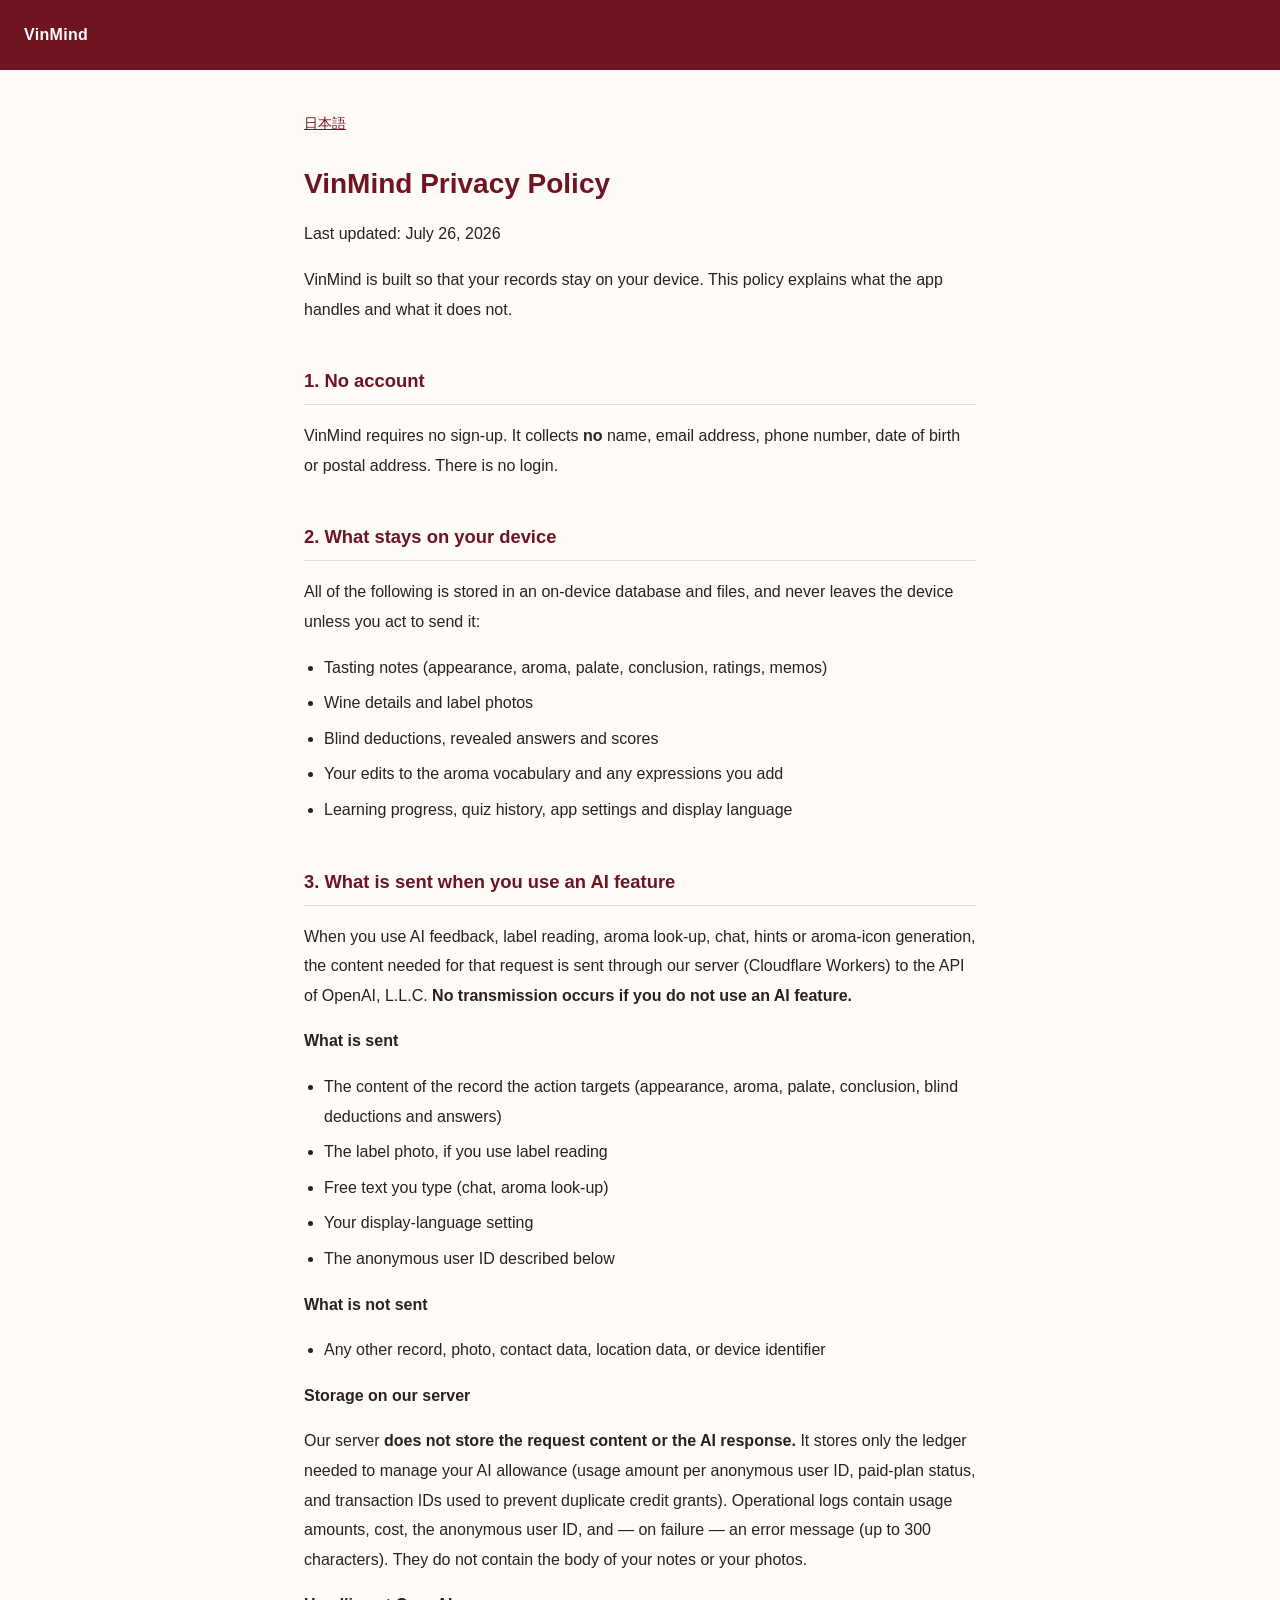
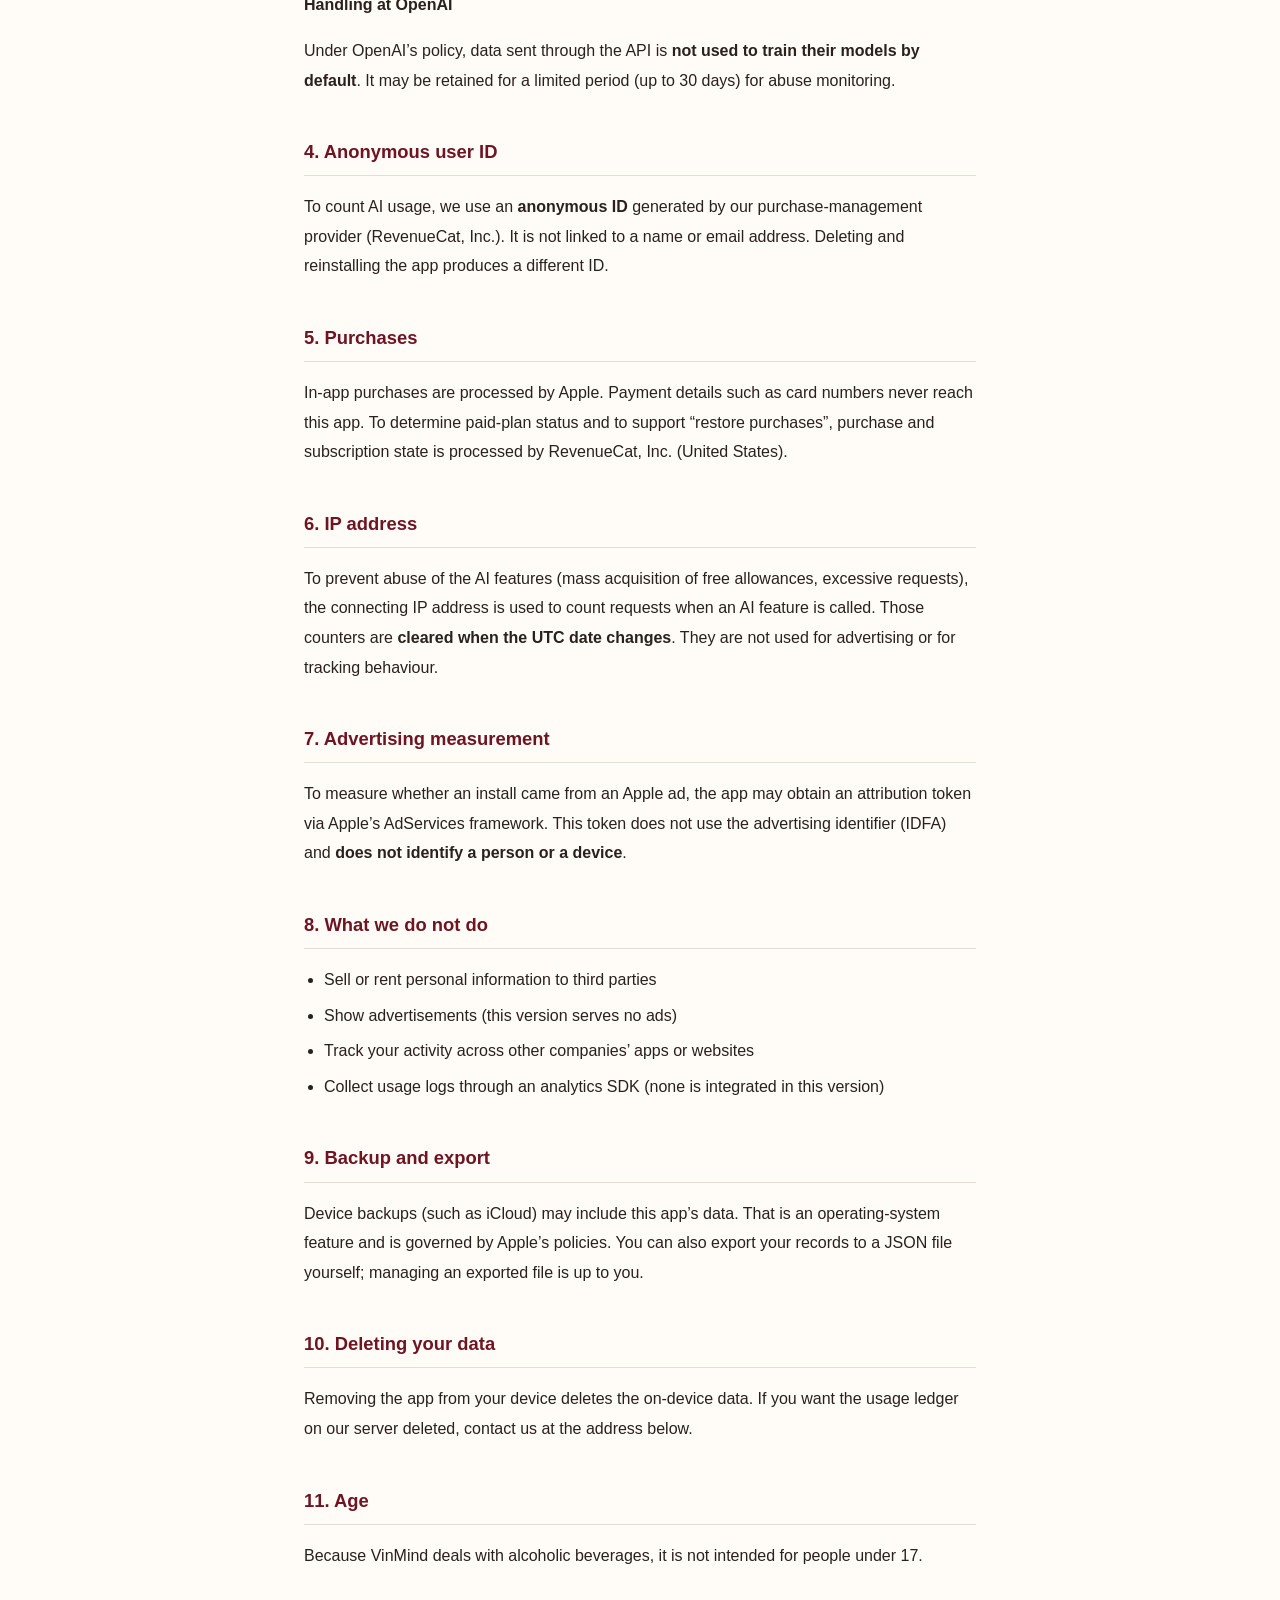
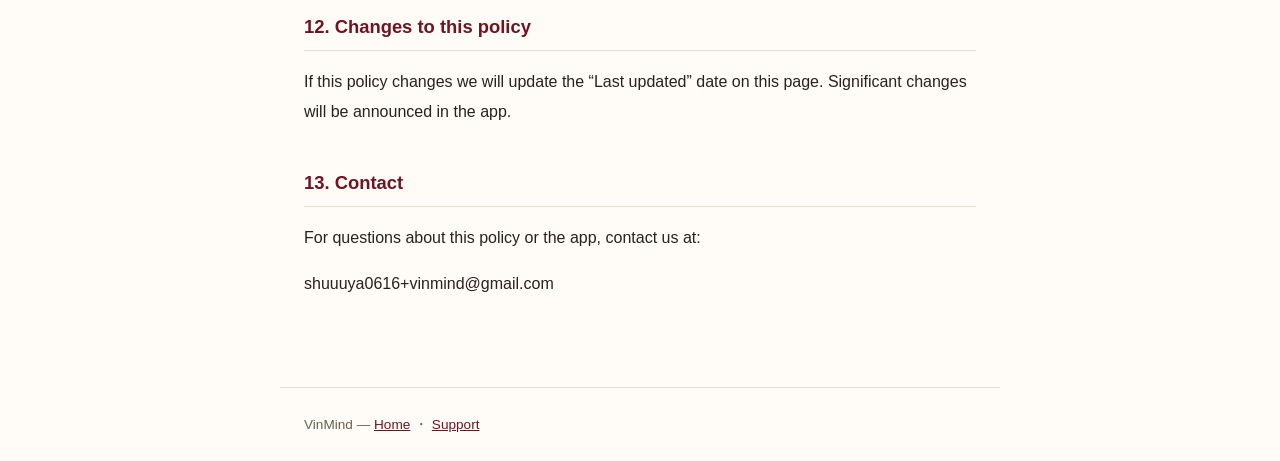
==== privacy-en.html @ 06c4dede "VinMind の公開ページ（プライバシーポリシー ja/en・サポート ja/en） Co-Authored-By: Claude Opus 5 <noreply@anthropic.com>" ====
<!doctype html>
<html lang="en">
  <head>
    <meta charset="utf-8" />
    <meta name="viewport" content="width=device-width, initial-scale=1" />
    <title>Privacy Policy — VinMind</title>
    <link rel="stylesheet" href="style.css" />
  </head>
  <body>
    <header class="site"><a href="index.html">VinMind</a></header>
    <main>
      <div class="langswitch"><a href="privacy-ja.html">日本語</a></div>
      <h1 id="vinmind-privacy-policy">VinMind Privacy Policy</h1>
      <p>Last updated: July 26, 2026</p>
      <p>VinMind is built so that your records stay on your device. This
      policy explains what the app handles and what it does not.</p>
      <h2 id="no-account">1. No account</h2>
      <p>VinMind requires no sign-up. It collects <strong>no</strong>
      name, email address, phone number, date of birth or postal
      address. There is no login.</p>
      <h2 id="what-stays-on-your-device">2. What stays on your
      device</h2>
      <p>All of the following is stored in an on-device database and
      files, and never leaves the device unless you act to send it:</p>
      <ul>
      <li>Tasting notes (appearance, aroma, palate, conclusion, ratings,
      memos)</li>
      <li>Wine details and label photos</li>
      <li>Blind deductions, revealed answers and scores</li>
      <li>Your edits to the aroma vocabulary and any expressions you
      add</li>
      <li>Learning progress, quiz history, app settings and display
      language</li>
      </ul>
      <h2 id="what-is-sent-when-you-use-an-ai-feature">3. What is sent
      when you use an AI feature</h2>
      <p>When you use AI feedback, label reading, aroma look-up, chat,
      hints or aroma-icon generation, the content needed for that
      request is sent through our server (Cloudflare Workers) to the API
      of OpenAI, L.L.C. <strong>No transmission occurs if you do not use
      an AI feature.</strong></p>
      <p><strong>What is sent</strong></p>
      <ul>
      <li>The content of the record the action targets (appearance,
      aroma, palate, conclusion, blind deductions and answers)</li>
      <li>The label photo, if you use label reading</li>
      <li>Free text you type (chat, aroma look-up)</li>
      <li>Your display-language setting</li>
      <li>The anonymous user ID described below</li>
      </ul>
      <p><strong>What is not sent</strong></p>
      <ul>
      <li>Any other record, photo, contact data, location data, or
      device identifier</li>
      </ul>
      <p><strong>Storage on our server</strong></p>
      <p>Our server <strong>does not store the request content or the AI
      response.</strong> It stores only the ledger needed to manage your
      AI allowance (usage amount per anonymous user ID, paid-plan
      status, and transaction IDs used to prevent duplicate credit
      grants). Operational logs contain usage amounts, cost, the
      anonymous user ID, and — on failure — an error message (up to 300
      characters). They do not contain the body of your notes or your
      photos.</p>
      <p><strong>Handling at OpenAI</strong></p>
      <p>Under OpenAI’s policy, data sent through the API is <strong>not
      used to train their models by default</strong>. It may be retained
      for a limited period (up to 30 days) for abuse monitoring.</p>
      <h2 id="anonymous-user-id">4. Anonymous user ID</h2>
      <p>To count AI usage, we use an <strong>anonymous ID</strong>
      generated by our purchase-management provider (RevenueCat, Inc.).
      It is not linked to a name or email address. Deleting and
      reinstalling the app produces a different ID.</p>
      <h2 id="purchases">5. Purchases</h2>
      <p>In-app purchases are processed by Apple. Payment details such
      as card numbers never reach this app. To determine paid-plan
      status and to support “restore purchases”, purchase and
      subscription state is processed by RevenueCat, Inc. (United
      States).</p>
      <h2 id="ip-address">6. IP address</h2>
      <p>To prevent abuse of the AI features (mass acquisition of free
      allowances, excessive requests), the connecting IP address is used
      to count requests when an AI feature is called. Those counters are
      <strong>cleared when the UTC date changes</strong>. They are not
      used for advertising or for tracking behaviour.</p>
      <h2 id="advertising-measurement">7. Advertising measurement</h2>
      <p>To measure whether an install came from an Apple ad, the app
      may obtain an attribution token via Apple’s AdServices framework.
      This token does not use the advertising identifier (IDFA) and
      <strong>does not identify a person or a device</strong>.</p>
      <h2 id="what-we-do-not-do">8. What we do not do</h2>
      <ul>
      <li>Sell or rent personal information to third parties</li>
      <li>Show advertisements (this version serves no ads)</li>
      <li>Track your activity across other companies’ apps or
      websites</li>
      <li>Collect usage logs through an analytics SDK (none is
      integrated in this version)</li>
      </ul>
      <h2 id="backup-and-export">9. Backup and export</h2>
      <p>Device backups (such as iCloud) may include this app’s data.
      That is an operating-system feature and is governed by Apple’s
      policies. You can also export your records to a JSON file
      yourself; managing an exported file is up to you.</p>
      <h2 id="deleting-your-data">10. Deleting your data</h2>
      <p>Removing the app from your device deletes the on-device data.
      If you want the usage ledger on our server deleted, contact us at
      the address below.</p>
      <h2 id="age">11. Age</h2>
      <p>Because VinMind deals with alcoholic beverages, it is not
      intended for people under 17.</p>
      <h2 id="changes-to-this-policy">12. Changes to this policy</h2>
      <p>If this policy changes we will update the “Last updated” date
      on this page. Significant changes will be announced in the
      app.</p>
      <h2 id="contact">13. Contact</h2>
      <p>For questions about this policy or the app, contact us at:</p>
      <p>shuuuya0616+vinmind@gmail.com</p>
    </main>
    <footer class="site">VinMind — <a href="index.html">Home</a> ・ <a href="support-en.html">Support</a></footer>
  </body>
</html>
---- style.css ----
/* VinMind 公開ページ — アプリ本体の配色に合わせた最小限のスタイル */
:root {
  --burgundy: #6e1423;
  --cream: #fffcf7;
  --cream-deep: #faf6ef;
  --line: #e6ddd2;
  --ink: #2a201c;
  --muted: #6b5e54;
  --gold-ink: #8a6b22; /* クリーム地に載せる金系の文字はこの濃さを使う */
}

* {
  box-sizing: border-box;
}

body {
  margin: 0;
  background: var(--cream);
  color: var(--ink);
  font-family:
    -apple-system, BlinkMacSystemFont, 'Hiragino Sans', 'Noto Sans JP', 'Segoe UI', sans-serif;
  line-height: 1.85;
  font-size: 16px;
  -webkit-text-size-adjust: 100%;
}

header.site {
  background: var(--burgundy);
  color: var(--cream);
  padding: 20px 24px;
}

header.site a {
  color: var(--cream);
  text-decoration: none;
  font-weight: 600;
  letter-spacing: 0.02em;
}

main {
  max-width: 720px;
  margin: 0 auto;
  padding: 40px 24px 72px;
}

h1 {
  font-size: 1.75rem;
  line-height: 1.4;
  margin: 0 0 8px;
  color: var(--burgundy);
}

h2 {
  font-size: 1.15rem;
  margin: 40px 0 12px;
  padding-bottom: 6px;
  border-bottom: 1px solid var(--line);
  color: var(--burgundy);
}

h3 {
  font-size: 1rem;
  margin: 28px 0 8px;
  color: var(--gold-ink);
}

p,
li {
  color: var(--ink);
}

ul {
  padding-left: 1.25em;
}

li {
  margin: 6px 0;
}

a {
  color: var(--burgundy);
}

strong {
  font-weight: 700;
}

.lede {
  color: var(--muted);
  font-size: 0.95rem;
  margin-bottom: 32px;
}

.card {
  background: var(--cream-deep);
  border: 1px solid var(--line);
  border-radius: 10px;
  padding: 18px 20px;
  margin: 24px 0;
}

.card p:first-child {
  margin-top: 0;
}
.card p:last-child {
  margin-bottom: 0;
}

.langswitch {
  font-size: 0.9rem;
  color: var(--muted);
  margin-bottom: 28px;
}

footer.site {
  border-top: 1px solid var(--line);
  max-width: 720px;
  margin: 0 auto;
  padding: 24px;
  color: var(--muted);
  font-size: 0.85rem;
}

@media (max-width: 480px) {
  main {
    padding: 28px 18px 56px;
  }
  h1 {
    font-size: 1.45rem;
  }
}
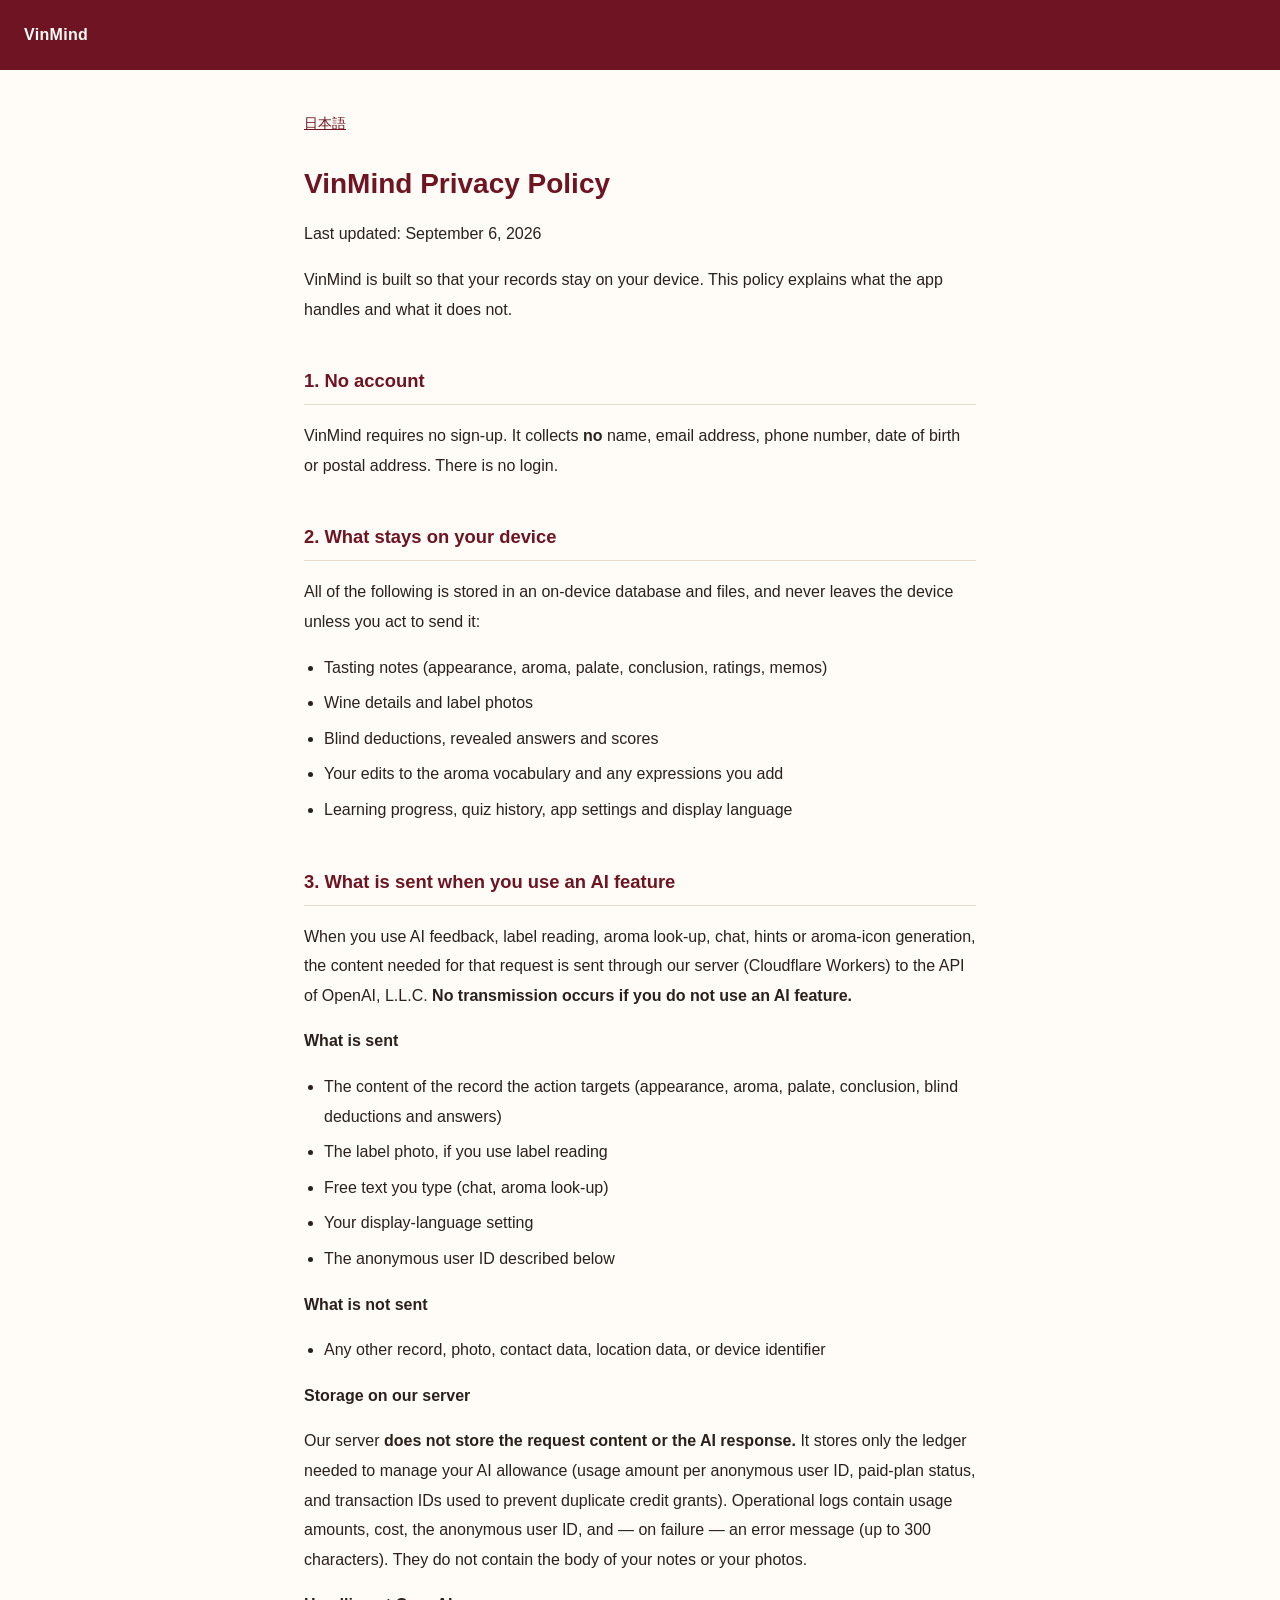
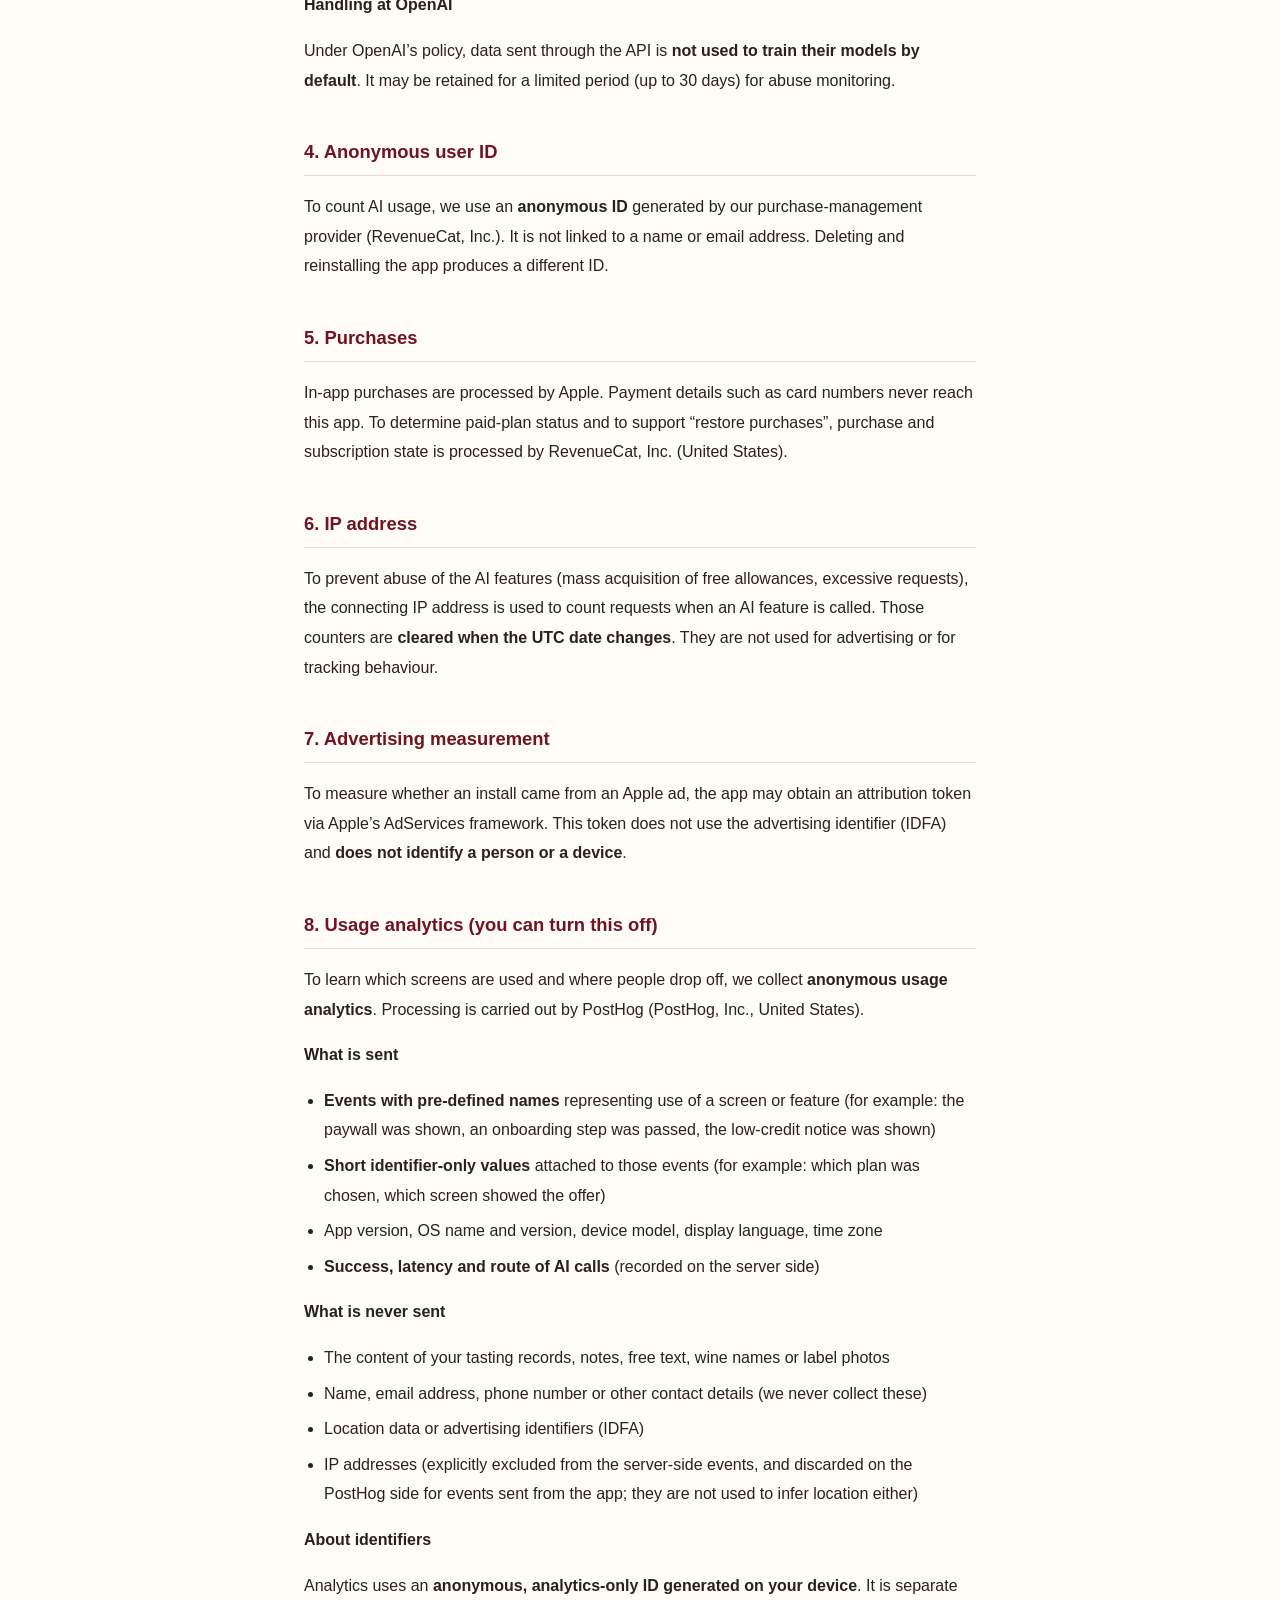
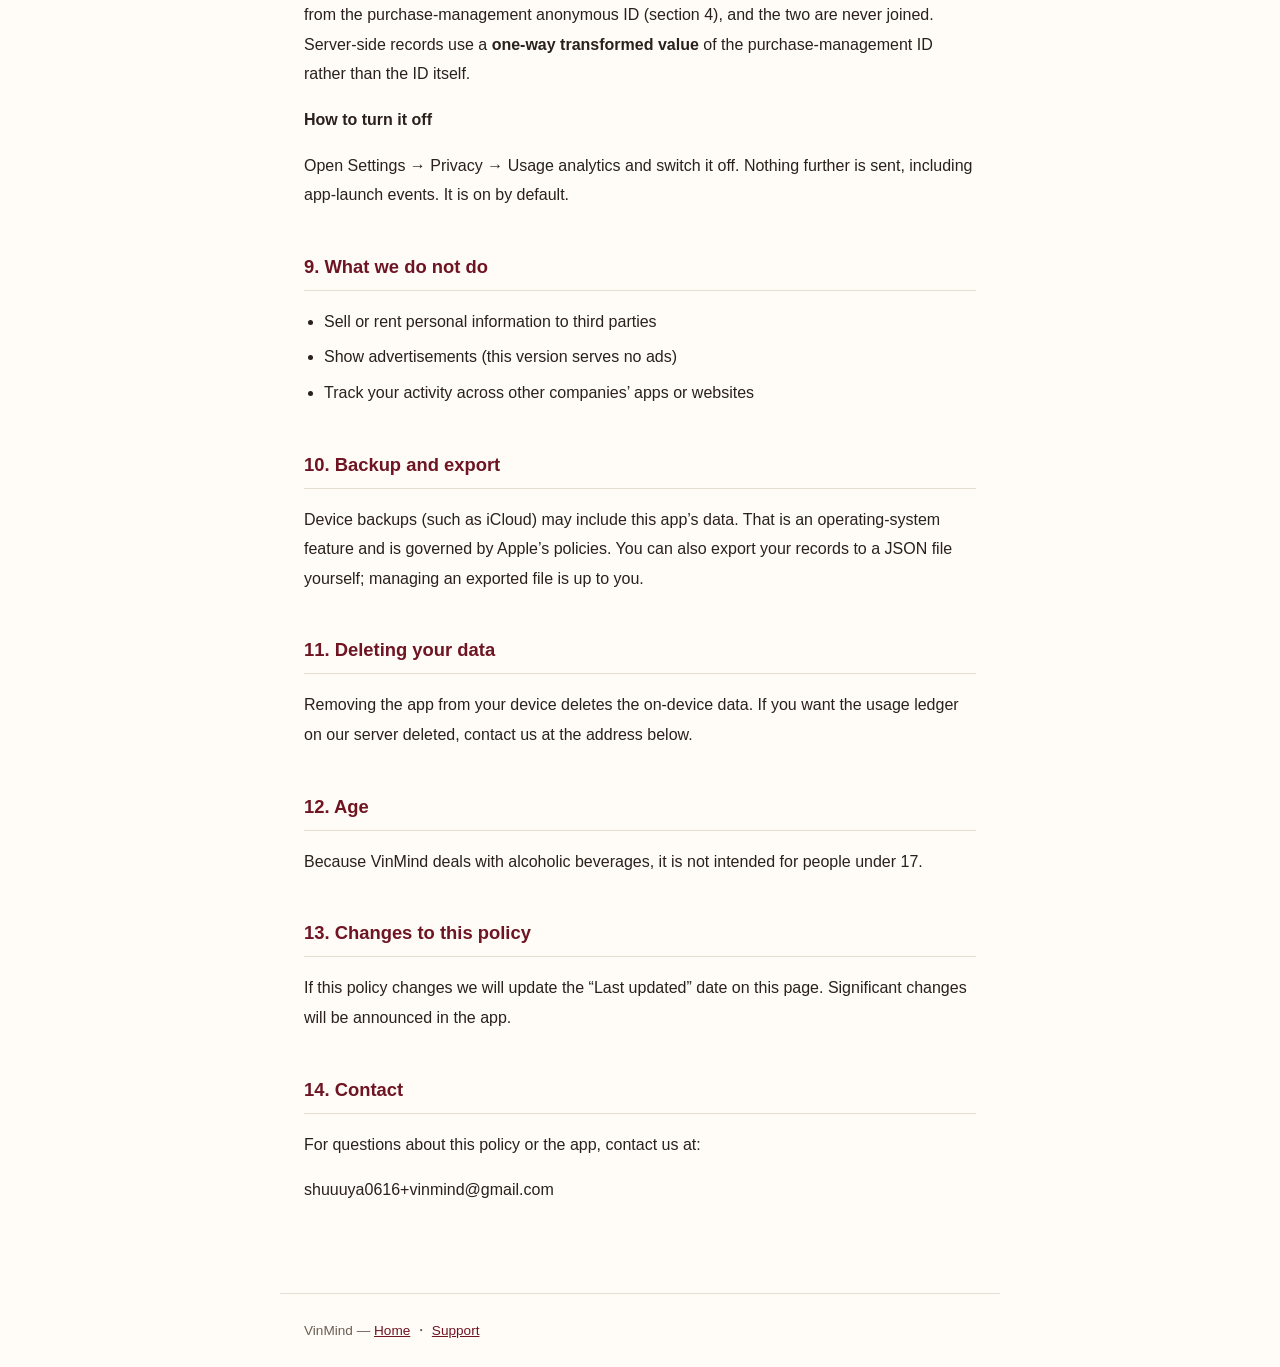
==== commit 9a0cec4a: "プライバシーポリシー: 利用状況の計測（PostHog）を追記 第8章「利用状況の計測（オフにできます）」を新設し、旧版の「解析SDKによる利用ログの 収集（本バージョンでは導入していません）」を削除" ====
--- a/privacy-en.html
+++ b/privacy-en.html
@@ -11,7 +11,7 @@
     <main>
       <div class="langswitch"><a href="privacy-ja.html">日本語</a></div>
       <h1 id="vinmind-privacy-policy">VinMind Privacy Policy</h1>
-      <p>Last updated: July 26, 2026</p>
+      <p>Last updated: September 6, 2026</p>
       <p>VinMind is built so that your records stay on your device. This
       policy explains what the app handles and what it does not.</p>
       <h2 id="no-account">1. No account</h2>
@@ -88,32 +88,70 @@
       may obtain an attribution token via Apple’s AdServices framework.
       This token does not use the advertising identifier (IDFA) and
       <strong>does not identify a person or a device</strong>.</p>
-      <h2 id="what-we-do-not-do">8. What we do not do</h2>
+      <h2 id="usage-analytics-you-can-turn-this-off">8. Usage analytics
+      (you can turn this off)</h2>
+      <p>To learn which screens are used and where people drop off, we
+      collect <strong>anonymous usage analytics</strong>. Processing is
+      carried out by PostHog (PostHog, Inc., United States).</p>
+      <p><strong>What is sent</strong></p>
+      <ul>
+      <li><strong>Events with pre-defined names</strong> representing
+      use of a screen or feature (for example: the paywall was shown, an
+      onboarding step was passed, the low-credit notice was shown)</li>
+      <li><strong>Short identifier-only values</strong> attached to
+      those events (for example: which plan was chosen, which screen
+      showed the offer)</li>
+      <li>App version, OS name and version, device model, display
+      language, time zone</li>
+      <li><strong>Success, latency and route of AI calls</strong>
+      (recorded on the server side)</li>
+      </ul>
+      <p><strong>What is never sent</strong></p>
+      <ul>
+      <li>The content of your tasting records, notes, free text, wine
+      names or label photos</li>
+      <li>Name, email address, phone number or other contact details (we
+      never collect these)</li>
+      <li>Location data or advertising identifiers (IDFA)</li>
+      <li>IP addresses (explicitly excluded from the server-side events,
+      and discarded on the PostHog side for events sent from the app;
+      they are not used to infer location either)</li>
+      </ul>
+      <p><strong>About identifiers</strong></p>
+      <p>Analytics uses an <strong>anonymous, analytics-only ID
+      generated on your device</strong>. It is separate from the
+      purchase-management anonymous ID (section 4), and the two are
+      never joined. Server-side records use a <strong>one-way
+      transformed value</strong> of the purchase-management ID rather
+      than the ID itself.</p>
+      <p><strong>How to turn it off</strong></p>
+      <p>Open Settings → Privacy → Usage analytics and switch it off.
+      Nothing further is sent, including app-launch events. It is on by
+      default.</p>
+      <h2 id="what-we-do-not-do">9. What we do not do</h2>
       <ul>
       <li>Sell or rent personal information to third parties</li>
       <li>Show advertisements (this version serves no ads)</li>
       <li>Track your activity across other companies’ apps or
       websites</li>
-      <li>Collect usage logs through an analytics SDK (none is
-      integrated in this version)</li>
       </ul>
-      <h2 id="backup-and-export">9. Backup and export</h2>
+      <h2 id="backup-and-export">10. Backup and export</h2>
       <p>Device backups (such as iCloud) may include this app’s data.
       That is an operating-system feature and is governed by Apple’s
       policies. You can also export your records to a JSON file
       yourself; managing an exported file is up to you.</p>
-      <h2 id="deleting-your-data">10. Deleting your data</h2>
+      <h2 id="deleting-your-data">11. Deleting your data</h2>
       <p>Removing the app from your device deletes the on-device data.
       If you want the usage ledger on our server deleted, contact us at
       the address below.</p>
-      <h2 id="age">11. Age</h2>
+      <h2 id="age">12. Age</h2>
       <p>Because VinMind deals with alcoholic beverages, it is not
       intended for people under 17.</p>
-      <h2 id="changes-to-this-policy">12. Changes to this policy</h2>
+      <h2 id="changes-to-this-policy">13. Changes to this policy</h2>
       <p>If this policy changes we will update the “Last updated” date
       on this page. Significant changes will be announced in the
       app.</p>
-      <h2 id="contact">13. Contact</h2>
+      <h2 id="contact">14. Contact</h2>
       <p>For questions about this policy or the app, contact us at:</p>
       <p>shuuuya0616+vinmind@gmail.com</p>
     </main>
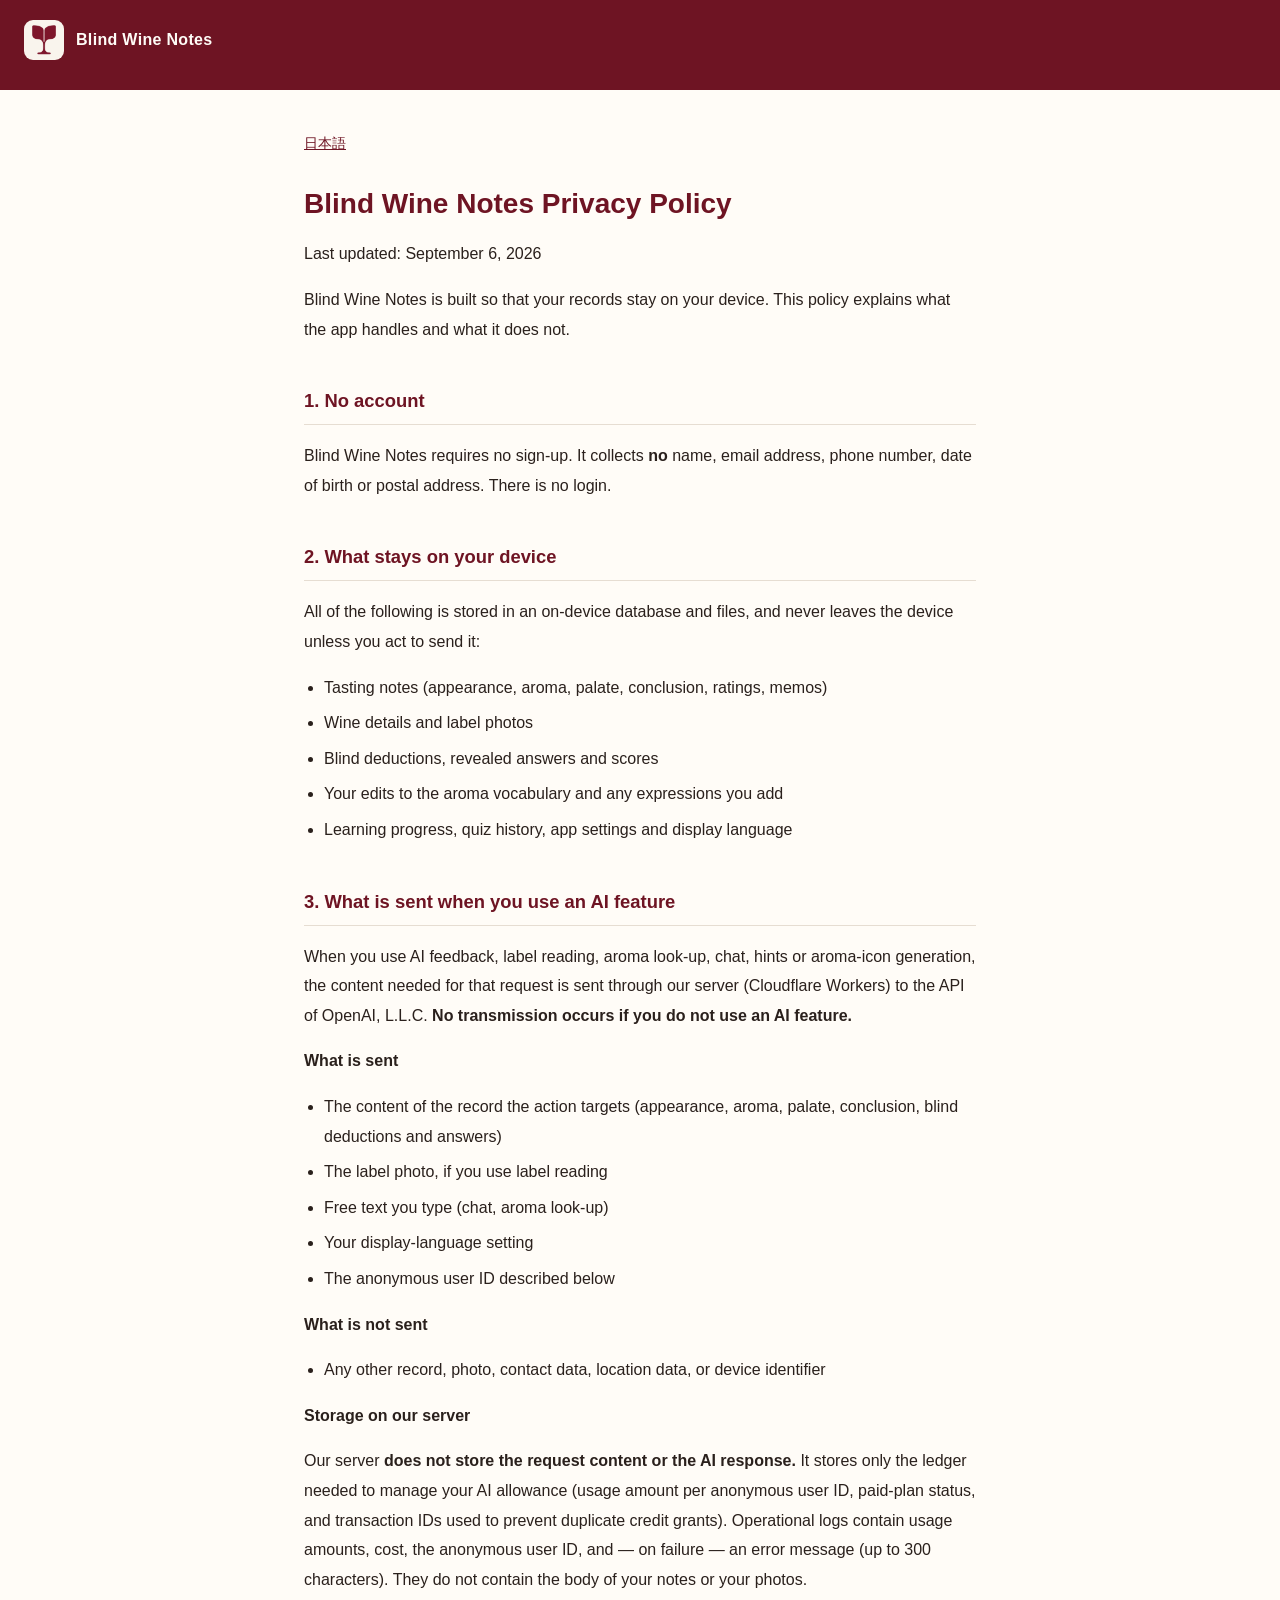
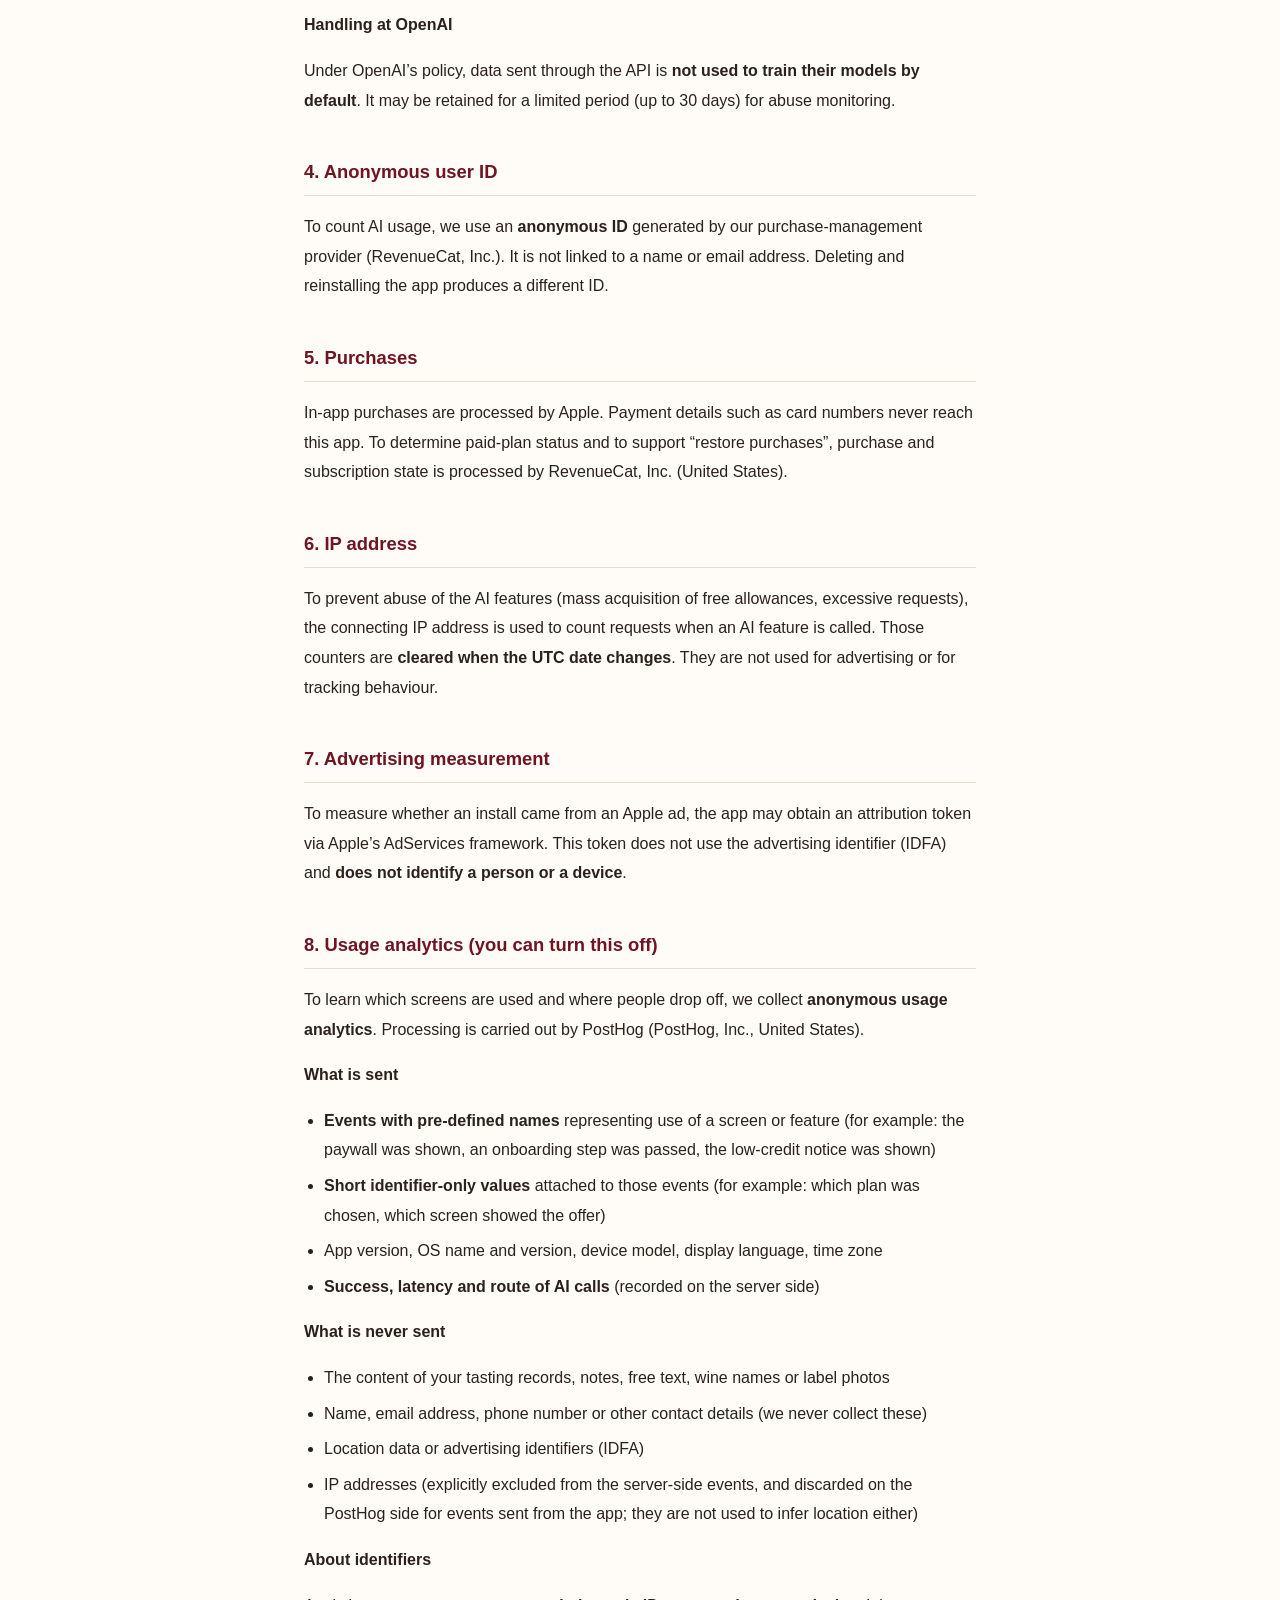
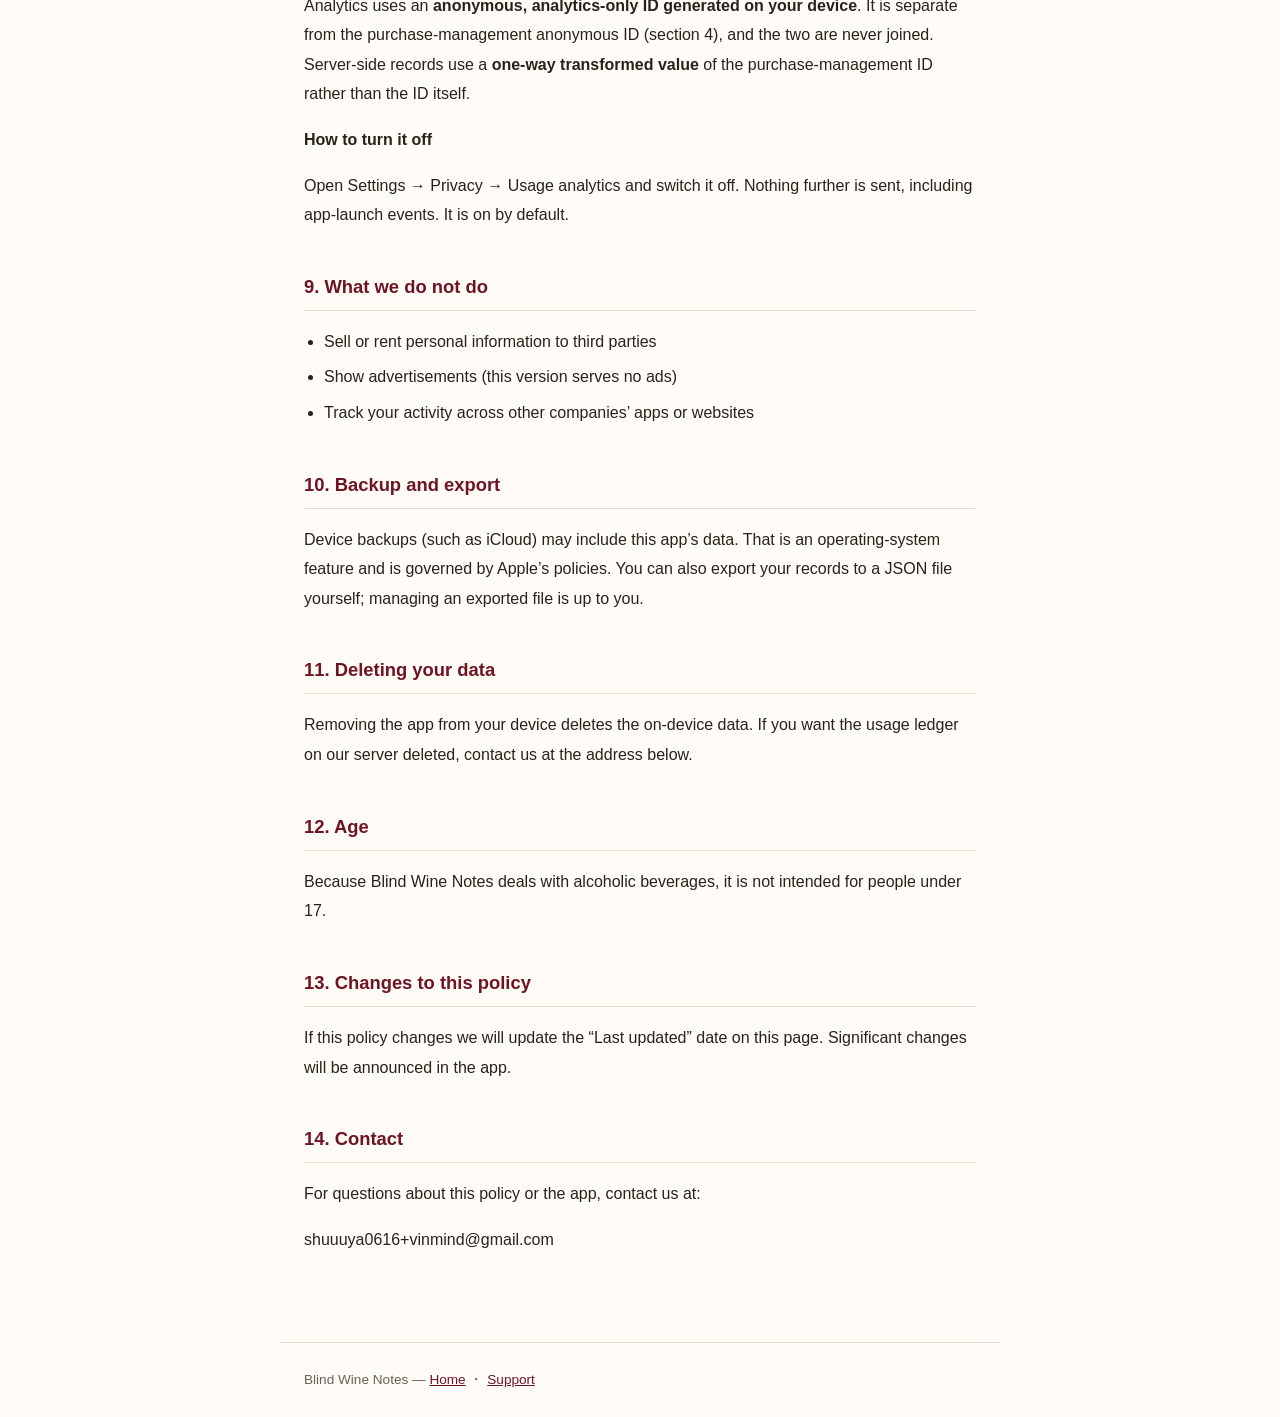
==== commit 906e52f9: "Update wine journal name and notebook glass branding" ====
--- a/privacy-en.html
+++ b/privacy-en.html
@@ -3,19 +3,20 @@
   <head>
     <meta charset="utf-8" />
     <meta name="viewport" content="width=device-width, initial-scale=1" />
-    <title>Privacy Policy — VinMind</title>
+    <title>Privacy Policy — Blind Wine Notes</title>
+    <link rel="icon" href="icon.png" />
     <link rel="stylesheet" href="style.css" />
   </head>
   <body>
-    <header class="site"><a href="index.html">VinMind</a></header>
+    <header class="site"><a href="index.html"><img src="icon.png" width="40" height="40" alt="" class="brand-icon">Blind Wine Notes</a></header>
     <main>
       <div class="langswitch"><a href="privacy-ja.html">日本語</a></div>
-      <h1 id="vinmind-privacy-policy">VinMind Privacy Policy</h1>
+      <h1 id="vinmind-privacy-policy">Blind Wine Notes Privacy Policy</h1>
       <p>Last updated: September 6, 2026</p>
-      <p>VinMind is built so that your records stay on your device. This
+      <p>Blind Wine Notes is built so that your records stay on your device. This
       policy explains what the app handles and what it does not.</p>
       <h2 id="no-account">1. No account</h2>
-      <p>VinMind requires no sign-up. It collects <strong>no</strong>
+      <p>Blind Wine Notes requires no sign-up. It collects <strong>no</strong>
       name, email address, phone number, date of birth or postal
       address. There is no login.</p>
       <h2 id="what-stays-on-your-device">2. What stays on your
@@ -145,7 +146,7 @@
       If you want the usage ledger on our server deleted, contact us at
       the address below.</p>
       <h2 id="age">12. Age</h2>
-      <p>Because VinMind deals with alcoholic beverages, it is not
+      <p>Because Blind Wine Notes deals with alcoholic beverages, it is not
       intended for people under 17.</p>
       <h2 id="changes-to-this-policy">13. Changes to this policy</h2>
       <p>If this policy changes we will update the “Last updated” date
@@ -155,6 +156,6 @@
       <p>For questions about this policy or the app, contact us at:</p>
       <p>shuuuya0616+vinmind@gmail.com</p>
     </main>
-    <footer class="site">VinMind — <a href="index.html">Home</a> ・ <a href="support-en.html">Support</a></footer>
+    <footer class="site">Blind Wine Notes — <a href="index.html">Home</a> ・ <a href="support-en.html">Support</a></footer>
   </body>
 </html>
--- a/style.css
+++ b/style.css
@@ -1,4 +1,4 @@
-/* VinMind 公開ページ — アプリ本体の配色に合わせた最小限のスタイル */
+/* ワインブラインドノート 公開ページ — アプリ本体の配色に合わせた最小限のスタイル */
 :root {
   --burgundy: #6e1423;
   --cream: #fffcf7;
@@ -129,3 +129,6 @@
     font-size: 1.45rem;
   }
 }
+
+header.site a { display: inline-flex; align-items: center; gap: 12px; }
+.brand-icon { border-radius: 9px; flex-shrink: 0; }
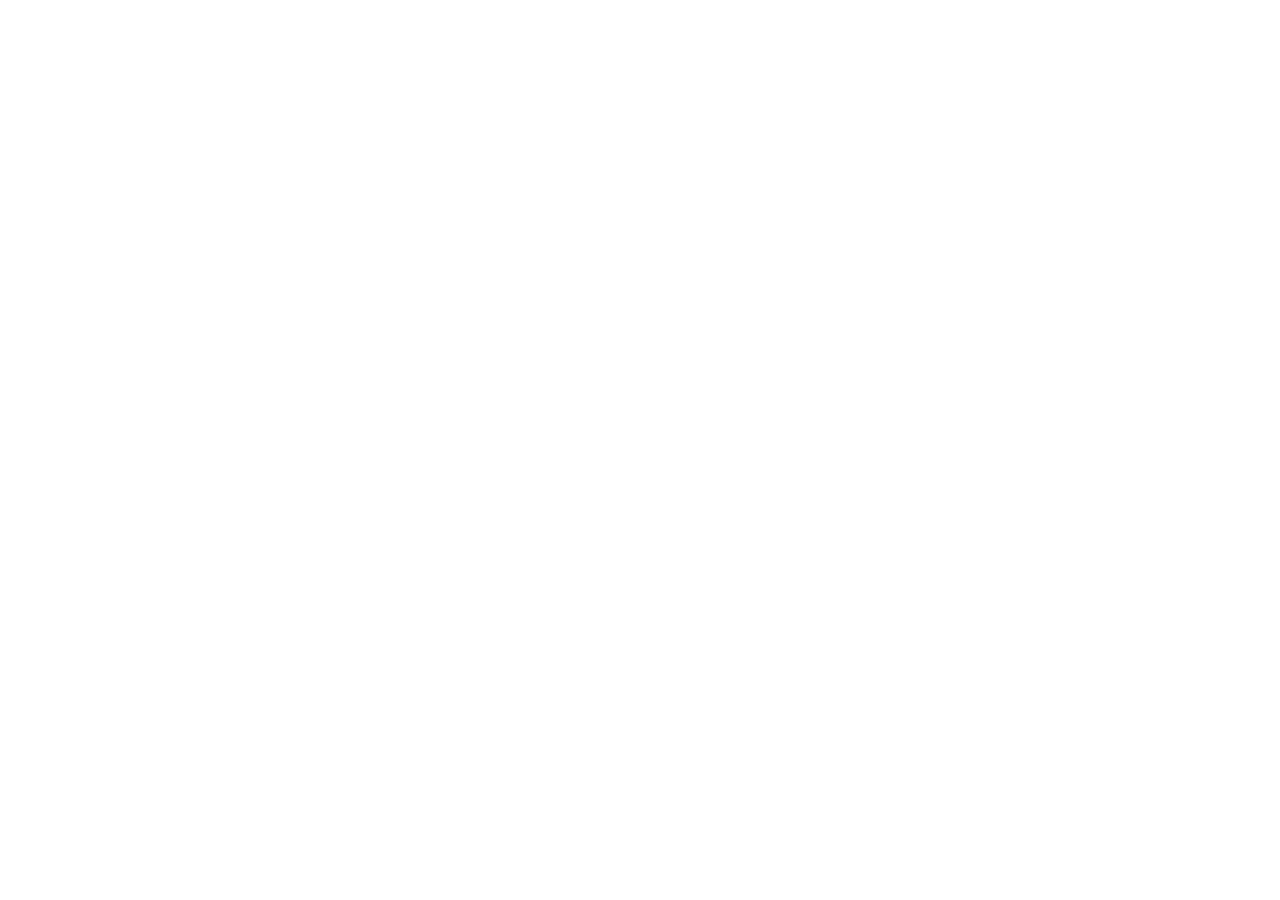
==== commit d0212dce: "Redirect brand and support pages to new official site" ====
--- a/privacy-en.html
+++ b/privacy-en.html
@@ -1,161 +1 @@
-<!doctype html>
-<html lang="en">
-  <head>
-    <meta charset="utf-8" />
-    <meta name="viewport" content="width=device-width, initial-scale=1" />
-    <title>Privacy Policy — Blind Wine Notes</title>
-    <link rel="icon" href="icon.png" />
-    <link rel="stylesheet" href="style.css" />
-  </head>
-  <body>
-    <header class="site"><a href="index.html"><img src="icon.png" width="40" height="40" alt="" class="brand-icon">Blind Wine Notes</a></header>
-    <main>
-      <div class="langswitch"><a href="privacy-ja.html">日本語</a></div>
-      <h1 id="vinmind-privacy-policy">Blind Wine Notes Privacy Policy</h1>
-      <p>Last updated: September 6, 2026</p>
-      <p>Blind Wine Notes is built so that your records stay on your device. This
-      policy explains what the app handles and what it does not.</p>
-      <h2 id="no-account">1. No account</h2>
-      <p>Blind Wine Notes requires no sign-up. It collects <strong>no</strong>
-      name, email address, phone number, date of birth or postal
-      address. There is no login.</p>
-      <h2 id="what-stays-on-your-device">2. What stays on your
-      device</h2>
-      <p>All of the following is stored in an on-device database and
-      files, and never leaves the device unless you act to send it:</p>
-      <ul>
-      <li>Tasting notes (appearance, aroma, palate, conclusion, ratings,
-      memos)</li>
-      <li>Wine details and label photos</li>
-      <li>Blind deductions, revealed answers and scores</li>
-      <li>Your edits to the aroma vocabulary and any expressions you
-      add</li>
-      <li>Learning progress, quiz history, app settings and display
-      language</li>
-      </ul>
-      <h2 id="what-is-sent-when-you-use-an-ai-feature">3. What is sent
-      when you use an AI feature</h2>
-      <p>When you use AI feedback, label reading, aroma look-up, chat,
-      hints or aroma-icon generation, the content needed for that
-      request is sent through our server (Cloudflare Workers) to the API
-      of OpenAI, L.L.C. <strong>No transmission occurs if you do not use
-      an AI feature.</strong></p>
-      <p><strong>What is sent</strong></p>
-      <ul>
-      <li>The content of the record the action targets (appearance,
-      aroma, palate, conclusion, blind deductions and answers)</li>
-      <li>The label photo, if you use label reading</li>
-      <li>Free text you type (chat, aroma look-up)</li>
-      <li>Your display-language setting</li>
-      <li>The anonymous user ID described below</li>
-      </ul>
-      <p><strong>What is not sent</strong></p>
-      <ul>
-      <li>Any other record, photo, contact data, location data, or
-      device identifier</li>
-      </ul>
-      <p><strong>Storage on our server</strong></p>
-      <p>Our server <strong>does not store the request content or the AI
-      response.</strong> It stores only the ledger needed to manage your
-      AI allowance (usage amount per anonymous user ID, paid-plan
-      status, and transaction IDs used to prevent duplicate credit
-      grants). Operational logs contain usage amounts, cost, the
-      anonymous user ID, and — on failure — an error message (up to 300
-      characters). They do not contain the body of your notes or your
-      photos.</p>
-      <p><strong>Handling at OpenAI</strong></p>
-      <p>Under OpenAI’s policy, data sent through the API is <strong>not
-      used to train their models by default</strong>. It may be retained
-      for a limited period (up to 30 days) for abuse monitoring.</p>
-      <h2 id="anonymous-user-id">4. Anonymous user ID</h2>
-      <p>To count AI usage, we use an <strong>anonymous ID</strong>
-      generated by our purchase-management provider (RevenueCat, Inc.).
-      It is not linked to a name or email address. Deleting and
-      reinstalling the app produces a different ID.</p>
-      <h2 id="purchases">5. Purchases</h2>
-      <p>In-app purchases are processed by Apple. Payment details such
-      as card numbers never reach this app. To determine paid-plan
-      status and to support “restore purchases”, purchase and
-      subscription state is processed by RevenueCat, Inc. (United
-      States).</p>
-      <h2 id="ip-address">6. IP address</h2>
-      <p>To prevent abuse of the AI features (mass acquisition of free
-      allowances, excessive requests), the connecting IP address is used
-      to count requests when an AI feature is called. Those counters are
-      <strong>cleared when the UTC date changes</strong>. They are not
-      used for advertising or for tracking behaviour.</p>
-      <h2 id="advertising-measurement">7. Advertising measurement</h2>
-      <p>To measure whether an install came from an Apple ad, the app
-      may obtain an attribution token via Apple’s AdServices framework.
-      This token does not use the advertising identifier (IDFA) and
-      <strong>does not identify a person or a device</strong>.</p>
-      <h2 id="usage-analytics-you-can-turn-this-off">8. Usage analytics
-      (you can turn this off)</h2>
-      <p>To learn which screens are used and where people drop off, we
-      collect <strong>anonymous usage analytics</strong>. Processing is
-      carried out by PostHog (PostHog, Inc., United States).</p>
-      <p><strong>What is sent</strong></p>
-      <ul>
-      <li><strong>Events with pre-defined names</strong> representing
-      use of a screen or feature (for example: the paywall was shown, an
-      onboarding step was passed, the low-credit notice was shown)</li>
-      <li><strong>Short identifier-only values</strong> attached to
-      those events (for example: which plan was chosen, which screen
-      showed the offer)</li>
-      <li>App version, OS name and version, device model, display
-      language, time zone</li>
-      <li><strong>Success, latency and route of AI calls</strong>
-      (recorded on the server side)</li>
-      </ul>
-      <p><strong>What is never sent</strong></p>
-      <ul>
-      <li>The content of your tasting records, notes, free text, wine
-      names or label photos</li>
-      <li>Name, email address, phone number or other contact details (we
-      never collect these)</li>
-      <li>Location data or advertising identifiers (IDFA)</li>
-      <li>IP addresses (explicitly excluded from the server-side events,
-      and discarded on the PostHog side for events sent from the app;
-      they are not used to infer location either)</li>
-      </ul>
-      <p><strong>About identifiers</strong></p>
-      <p>Analytics uses an <strong>anonymous, analytics-only ID
-      generated on your device</strong>. It is separate from the
-      purchase-management anonymous ID (section 4), and the two are
-      never joined. Server-side records use a <strong>one-way
-      transformed value</strong> of the purchase-management ID rather
-      than the ID itself.</p>
-      <p><strong>How to turn it off</strong></p>
-      <p>Open Settings → Privacy → Usage analytics and switch it off.
-      Nothing further is sent, including app-launch events. It is on by
-      default.</p>
-      <h2 id="what-we-do-not-do">9. What we do not do</h2>
-      <ul>
-      <li>Sell or rent personal information to third parties</li>
-      <li>Show advertisements (this version serves no ads)</li>
-      <li>Track your activity across other companies’ apps or
-      websites</li>
-      </ul>
-      <h2 id="backup-and-export">10. Backup and export</h2>
-      <p>Device backups (such as iCloud) may include this app’s data.
-      That is an operating-system feature and is governed by Apple’s
-      policies. You can also export your records to a JSON file
-      yourself; managing an exported file is up to you.</p>
-      <h2 id="deleting-your-data">11. Deleting your data</h2>
-      <p>Removing the app from your device deletes the on-device data.
-      If you want the usage ledger on our server deleted, contact us at
-      the address below.</p>
-      <h2 id="age">12. Age</h2>
-      <p>Because Blind Wine Notes deals with alcoholic beverages, it is not
-      intended for people under 17.</p>
-      <h2 id="changes-to-this-policy">13. Changes to this policy</h2>
-      <p>If this policy changes we will update the “Last updated” date
-      on this page. Significant changes will be announced in the
-      app.</p>
-      <h2 id="contact">14. Contact</h2>
-      <p>For questions about this policy or the app, contact us at:</p>
-      <p>shuuuya0616+vinmind@gmail.com</p>
-    </main>
-    <footer class="site">Blind Wine Notes — <a href="index.html">Home</a> ・ <a href="support-en.html">Support</a></footer>
-  </body>
-</html>
+<!doctype html><html lang="en"><head><meta charset="utf-8"><meta name="viewport" content="width=device-width,initial-scale=1"><title>Blind Wine Notes</title><link rel="canonical" href="https://blind-wine-notes-site.shuuuya0616.workers.dev/privacy-en"><meta http-equiv="refresh" content="0;url=https://blind-wine-notes-site.shuuuya0616.workers.dev/privacy-en"></head><body><p><a href="https://blind-wine-notes-site.shuuuya0616.workers.dev/privacy-en">Blind Wine Notes — Continue to our new website</a></p></body></html>
